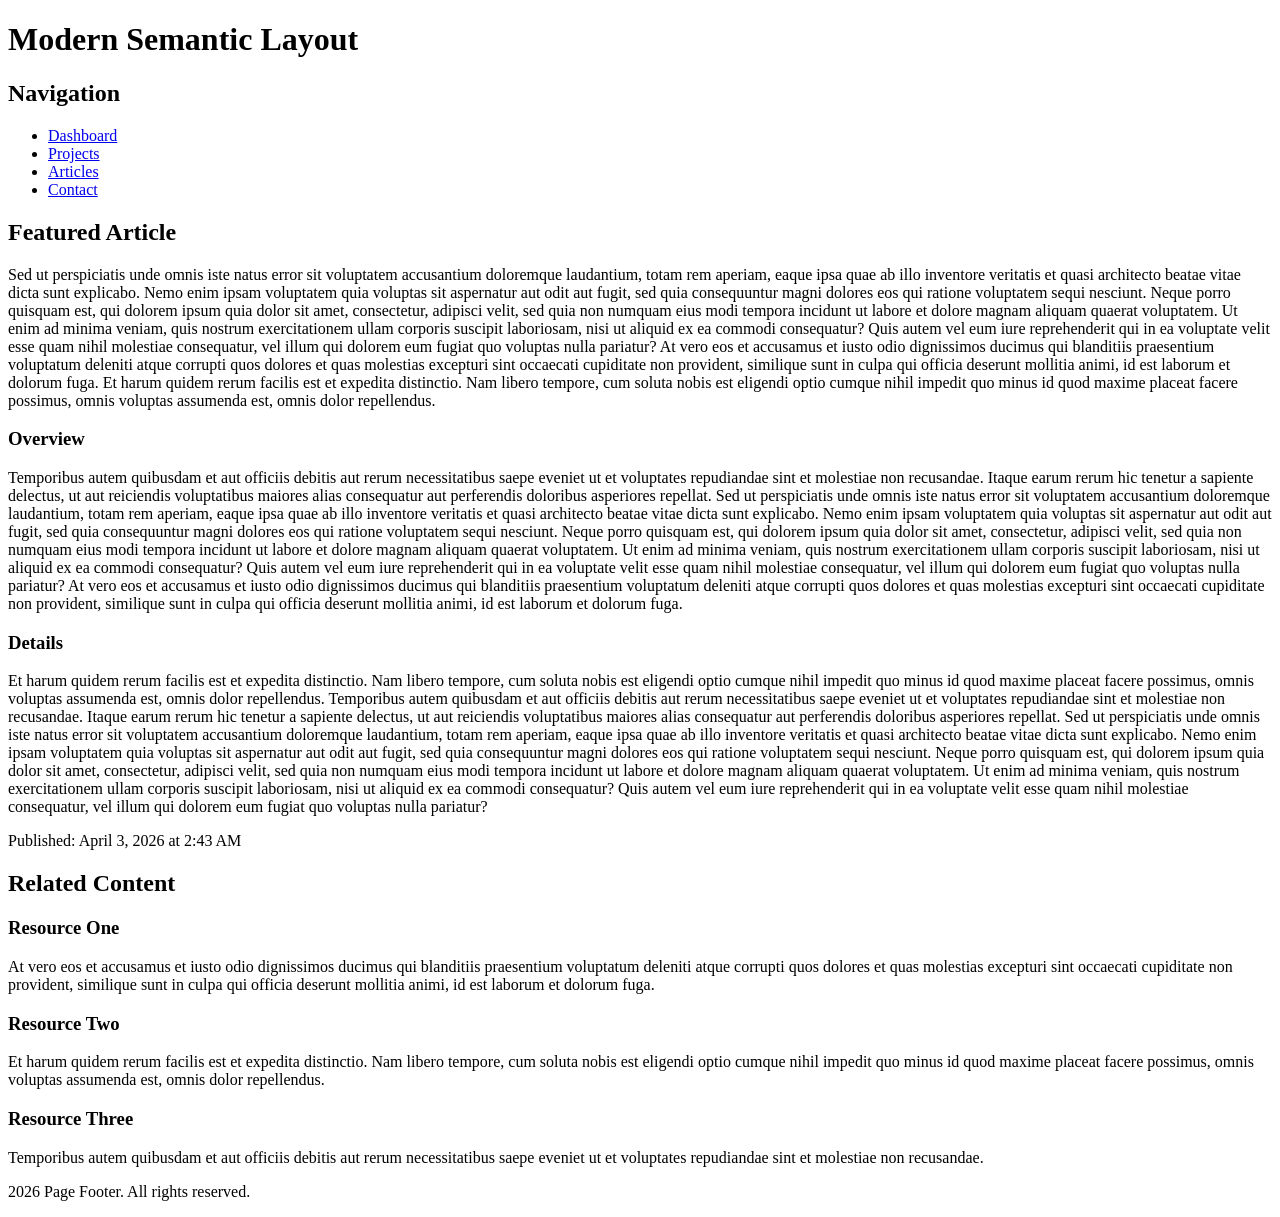
==== index.html @ e5521f5d "Create index.html" ====
<!DOCTYPE html>
<html lang="en">
<head>
  <meta charset="UTF-8" />
  <meta name="viewport" content="width=device-width, initial-scale=1.0" />
  <title>Semantic Layout Assignment</title>
  <link rel="stylesheet" href="styles.css" />
</head>
<body>
  <header class="site-header">
    <h1>Modern Semantic Layout</h1>
  </header>

  <div class="content-shell">
    <nav class="site-nav">
      <h2>Navigation</h2>
      <ul>
        <li><a href="#">Dashboard</a></li>
        <li><a href="#">Projects</a></li>
        <li><a href="#">Articles</a></li>
        <li><a href="#">Contact</a></li>
      </ul>
    </nav>

    <main class="site-main">
      <article class="main-article">
        <header class="article-header">
          <h2>Featured Article</h2>
          <p>
			Sed ut perspiciatis unde omnis iste natus error sit voluptatem accusantium doloremque laudantium, totam rem aperiam, eaque ipsa quae ab illo inventore veritatis et quasi architecto beatae vitae dicta sunt explicabo. Nemo enim ipsam voluptatem quia voluptas sit aspernatur aut odit aut fugit, sed quia consequuntur magni dolores eos qui ratione voluptatem sequi nesciunt. Neque porro quisquam est, qui dolorem ipsum quia dolor sit amet, consectetur, adipisci velit, sed quia non numquam eius modi tempora incidunt ut labore et dolore magnam aliquam quaerat voluptatem. Ut enim ad minima veniam, quis nostrum exercitationem ullam corporis suscipit laboriosam, nisi ut aliquid ex ea commodi consequatur? Quis autem vel eum iure reprehenderit qui in ea voluptate velit esse quam nihil molestiae consequatur, vel illum qui dolorem eum fugiat quo voluptas nulla pariatur? At vero eos et accusamus et iusto odio dignissimos ducimus qui blanditiis praesentium voluptatum deleniti atque corrupti quos dolores et quas molestias excepturi sint occaecati cupiditate non provident, similique sunt in culpa qui officia deserunt mollitia animi, id est laborum et dolorum fuga. Et harum quidem rerum facilis est et expedita distinctio. Nam libero tempore, cum soluta nobis est eligendi optio cumque nihil impedit quo minus id quod maxime placeat facere possimus, omnis voluptas assumenda est, omnis dolor repellendus.
		  </p>
        </header>

        <section class="article-section">
          <h3>Overview</h3>
          <p>
			Temporibus autem quibusdam et aut officiis debitis aut rerum necessitatibus saepe eveniet ut et voluptates repudiandae sint et molestiae non recusandae. Itaque earum rerum hic tenetur a sapiente delectus, ut aut reiciendis voluptatibus maiores alias consequatur aut perferendis doloribus asperiores repellat. Sed ut perspiciatis unde omnis iste natus error sit voluptatem accusantium doloremque laudantium, totam rem aperiam, eaque ipsa quae ab illo inventore veritatis et quasi architecto beatae vitae dicta sunt explicabo. Nemo enim ipsam voluptatem quia voluptas sit aspernatur aut odit aut fugit, sed quia consequuntur magni dolores eos qui ratione voluptatem sequi nesciunt. Neque porro quisquam est, qui dolorem ipsum quia dolor sit amet, consectetur, adipisci velit, sed quia non numquam eius modi tempora incidunt ut labore et dolore magnam aliquam quaerat voluptatem. Ut enim ad minima veniam, quis nostrum exercitationem ullam corporis suscipit laboriosam, nisi ut aliquid ex ea commodi consequatur? Quis autem vel eum iure reprehenderit qui in ea voluptate velit esse quam nihil molestiae consequatur, vel illum qui dolorem eum fugiat quo voluptas nulla pariatur? At vero eos et accusamus et iusto odio dignissimos ducimus qui blanditiis praesentium voluptatum deleniti atque corrupti quos dolores et quas molestias excepturi sint occaecati cupiditate non provident, similique sunt in culpa qui officia deserunt mollitia animi, id est laborum et dolorum fuga.
          </p>
        </section>

        <section class="article-section">
          <h3>Details</h3>
          <p>
			Et harum quidem rerum facilis est et expedita distinctio. Nam libero tempore, cum soluta nobis est eligendi optio cumque nihil impedit quo minus id quod maxime placeat facere possimus, omnis voluptas assumenda est, omnis dolor repellendus. Temporibus autem quibusdam et aut officiis debitis aut rerum necessitatibus saepe eveniet ut et voluptates repudiandae sint et molestiae non recusandae. Itaque earum rerum hic tenetur a sapiente delectus, ut aut reiciendis voluptatibus maiores alias consequatur aut perferendis doloribus asperiores repellat. Sed ut perspiciatis unde omnis iste natus error sit voluptatem accusantium doloremque laudantium, totam rem aperiam, eaque ipsa quae ab illo inventore veritatis et quasi architecto beatae vitae dicta sunt explicabo. Nemo enim ipsam voluptatem quia voluptas sit aspernatur aut odit aut fugit, sed quia consequuntur magni dolores eos qui ratione voluptatem sequi nesciunt. Neque porro quisquam est, qui dolorem ipsum quia dolor sit amet, consectetur, adipisci velit, sed quia non numquam eius modi tempora incidunt ut labore et dolore magnam aliquam quaerat voluptatem. Ut enim ad minima veniam, quis nostrum exercitationem ullam corporis suscipit laboriosam, nisi ut aliquid ex ea commodi consequatur? Quis autem vel eum iure reprehenderit qui in ea voluptate velit esse quam nihil molestiae consequatur, vel illum qui dolorem eum fugiat quo voluptas nulla pariatur?
          </p>
        </section>

        <footer class="article-footer">
		  <p>
			<time datetime="2026-04-03T02:43:58">Published: April 3, 2026 at 2:43 AM</time>
		  </p>
		</footer>
      </article>
    </main>

    <aside class="site-aside">
      <h2>Related Content</h2>

      <section class="aside-section">
        <h3>Resource One</h3>
        <p>
			At vero eos et accusamus et iusto odio dignissimos ducimus qui blanditiis praesentium voluptatum deleniti atque corrupti quos dolores et quas molestias excepturi sint occaecati cupiditate non provident, similique sunt in culpa qui officia deserunt mollitia animi, id est laborum et dolorum fuga.
		</p>
      </section>

      <section class="aside-section">
        <h3>Resource Two</h3>
        <p>
			Et harum quidem rerum facilis est et expedita distinctio. Nam libero tempore, cum soluta nobis est eligendi optio cumque nihil impedit quo minus id quod maxime placeat facere possimus, omnis voluptas assumenda est, omnis dolor repellendus.
		</p>
      </section>

      <section class="aside-section">
        <h3>Resource Three</h3>
        <p>
			Temporibus autem quibusdam et aut officiis debitis aut rerum necessitatibus saepe eveniet ut et voluptates repudiandae sint et molestiae non recusandae.
		</p>
      </section>
    </aside>
  </div>

  <footer class="site-footer">
    <p>2026 Page Footer. All rights reserved.</p>
  </footer>
</body>
</html>
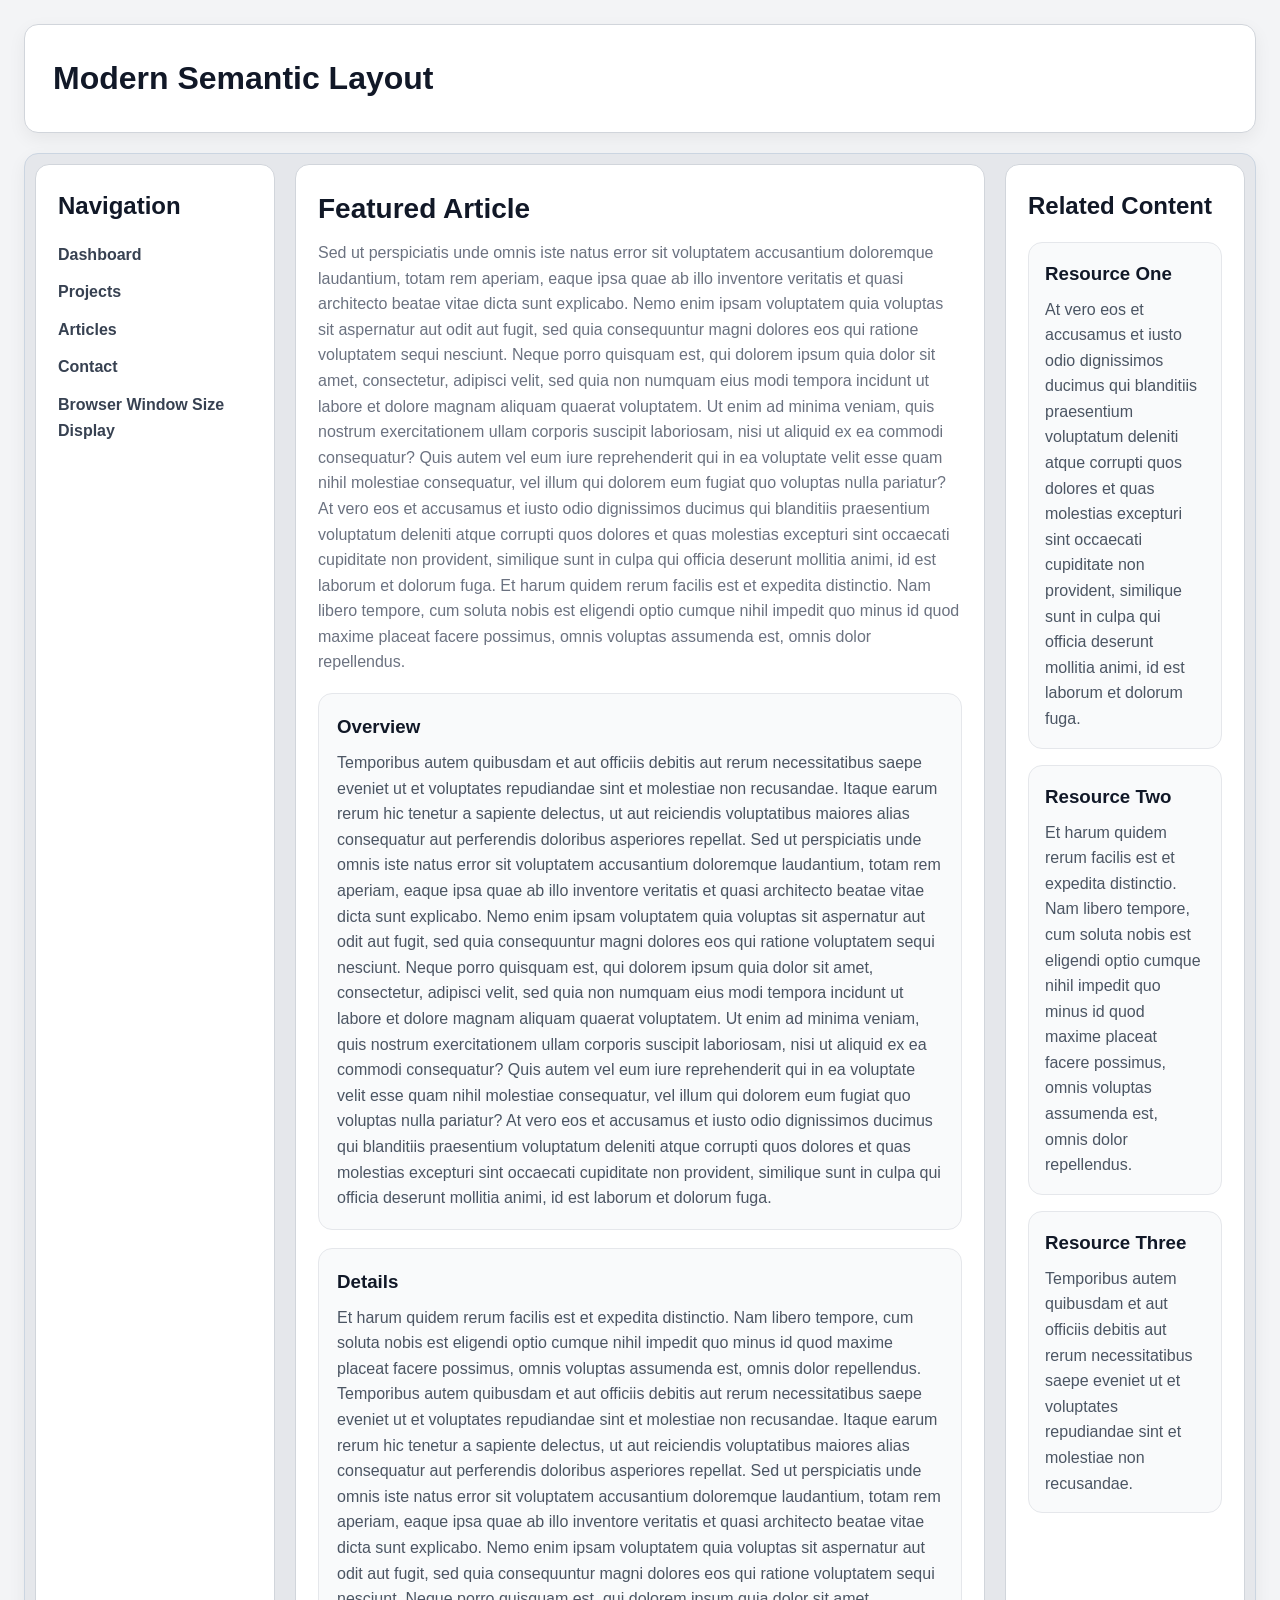
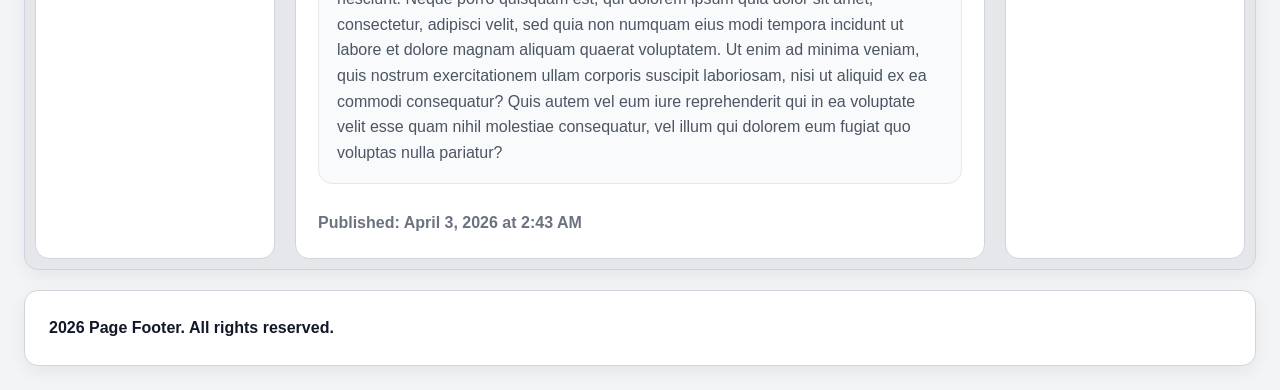
==== commit 6ca5bb31: "Added JavaScript" ====
--- a/index.html
+++ b/index.html
@@ -19,6 +19,7 @@
         <li><a href="#">Projects</a></li>
         <li><a href="#">Articles</a></li>
         <li><a href="#">Contact</a></li>
+		<li><a href="window-size.html">Browser Window Size Display</a></li>
       </ul>
     </nav>
 
@@ -83,4 +84,4 @@
     <p>2026 Page Footer. All rights reserved.</p>
   </footer>
 </body>
-</html>
+</html>
--- a/styles.css
+++ b/styles.css
@@ -0,0 +1,298 @@
+* {
+  box-sizing: border-box;
+  margin: 0;
+  padding: 0;
+}
+
+body {
+  font-family: Arial, Helvetica, sans-serif;
+  background-color: #f3f4f6;
+  color: #1f2937;
+  line-height: 1.6;
+  padding: 24px;
+}
+
+/* Shared container style*/
+.site-header,
+.content-shell,
+.site-footer,
+.site-nav,
+.site-main,
+.site-aside,
+.article-section,
+.aside-section {
+  border-radius: 14px;
+}
+
+/* Header */
+.site-header {
+  background-color: #ffffff;
+  border: 1px solid #d1d5db;
+  padding: 28px;
+  margin-bottom: 20px;
+  box-shadow: 0 6px 18px rgba(0, 0, 0, 0.06);
+}
+
+.site-header h1 {
+  font-size: 2rem;
+  color: #111827;
+}
+
+/* Middle row layout */
+.content-shell {
+  display: grid;
+  grid-template-columns: 240px 1fr 240px;
+  gap: 20px;
+  align-items: stretch;
+  background-color: #e5e7eb;
+  border: 1px solid #cbd5e1;
+  padding: 10px;
+  box-shadow: 0 6px 18px rgba(0, 0, 0, 0.06);
+}
+
+/* Left column */
+.site-nav {
+  background-color: #ffffff;
+  border: 1px solid #d1d5db;
+  padding: 22px;
+  min-height: 420px;
+}
+
+.site-nav h2 {
+  margin-bottom: 16px;
+  font-size: 1.5rem;
+  color: #111827;
+}
+
+.site-nav ul {
+  list-style: none;
+}
+
+.site-nav li {
+  margin-bottom: 12px;
+}
+
+.site-nav a {
+  text-decoration: none;
+  color: #374151;
+  font-weight: 600;
+}
+
+.site-nav a:hover {
+  color: #111827;
+}
+
+/* Center column */
+.site-main {
+  background-color: #ffffff;
+  border: 1px solid #d1d5db;
+  padding: 22px;
+  min-height: 420px;
+}
+
+.main-article {
+  display: flex;
+  flex-direction: column;
+  height: 100%;
+}
+
+.article-header {
+  margin-bottom: 18px;
+}
+
+.article-header h2 {
+  font-size: 1.75rem;
+  margin-bottom: 8px;
+  color: #111827;
+}
+
+.article-header p {
+  color: #6b7280;
+}
+
+.article-section {
+  background-color: #f9fafb;
+  border: 1px solid #e5e7eb;
+  padding: 18px;
+  margin-bottom: 18px;
+}
+
+.article-section h3 {
+  margin-bottom: 8px;
+  color: #111827;
+}
+
+.article-section p {
+  color: #4b5563;
+}
+
+.article-footer {
+  margin-top: auto;
+  padding-top: 8px;
+  color: #6b7280;
+  font-weight: 600;
+}
+
+/* Right column */
+.site-aside {
+  background-color: #ffffff;
+  border: 1px solid #d1d5db;
+  padding: 22px;
+  min-height: 420px;
+}
+
+.site-aside h2 {
+  margin-bottom: 16px;
+  font-size: 1.5rem;
+  color: #111827;
+}
+
+.aside-section {
+  background-color: #f9fafb;
+  border: 1px solid #e5e7eb;
+  padding: 16px;
+  margin-bottom: 16px;
+}
+
+.aside-section h3 {
+  margin-bottom: 8px;
+  color: #111827;
+}
+
+.aside-section p {
+  color: #4b5563;
+}
+
+/* Footer */
+.site-footer {
+  background-color: #ffffff;
+  border: 1px solid #d1d5db;
+  padding: 24px;
+  margin-top: 20px;
+  box-shadow: 0 6px 18px rgba(0, 0, 0, 0.06);
+}
+
+.site-footer p {
+  font-weight: 700;
+  color: #111827;
+}
+
+/* Responsive */
+@media (max-width: 900px) {
+  .content-shell {
+    grid-template-columns: 1fr;
+  }
+
+  .site-nav,
+  .site-main,
+  .site-aside {
+    min-height: auto;
+  }
+}
+/* Browser Window Size Display App */
+.app-header p {
+  margin-top: 8px;
+  color: #4b5563;
+  font-size: 1rem;
+}
+
+.window-app {
+  max-width: 900px;
+  margin: 0 auto;
+}
+
+.size-card {
+  background-color: #f9fafb;
+  border: 1px solid #e5e7eb;
+  border-radius: 14px;
+  padding: 28px;
+  text-align: center;
+}
+
+.size-card h2 {
+  color: #111827;
+  font-size: 1.75rem;
+  margin-bottom: 22px;
+}
+
+.measurement-grid {
+  display: grid;
+  grid-template-columns: repeat(2, minmax(0, 1fr));
+  gap: 18px;
+  margin-bottom: 24px;
+}
+
+.measurement-box {
+  background-color: #ffffff;
+  border: 1px solid #d1d5db;
+  border-radius: 14px;
+  padding: 24px;
+  box-shadow: 0 6px 18px rgba(0, 0, 0, 0.06);
+}
+
+.measurement-label {
+  display: block;
+  color: #6b7280;
+  font-size: 1rem;
+  font-weight: 700;
+  margin-bottom: 8px;
+  text-transform: uppercase;
+  letter-spacing: 0.05em;
+}
+
+.measurement-value {
+  display: block;
+  color: #111827;
+  font-size: clamp(2rem, 7vw, 4rem);
+  font-weight: 800;
+  line-height: 1;
+}
+
+.unit-control {
+  display: flex;
+  justify-content: center;
+  align-items: center;
+  gap: 10px;
+  color: #374151;
+  font-weight: 700;
+}
+
+.unit-control select {
+  border: 1px solid #d1d5db;
+  border-radius: 10px;
+  color: #111827;
+  font: inherit;
+  padding: 8px 12px;
+}
+
+.app-instructions {
+  margin-top: 20px;
+  margin-bottom: 0;
+}
+
+.app-instructions code {
+  background-color: #e5e7eb;
+  border-radius: 6px;
+  color: #111827;
+  padding: 2px 5px;
+}
+
+.app-instructions a {
+  color: #374151;
+  font-weight: 700;
+}
+
+.app-instructions a:hover {
+  color: #111827;
+}
+
+@media (max-width: 650px) {
+  .measurement-grid {
+    grid-template-columns: 1fr;
+  }
+
+  .unit-control {
+    align-items: stretch;
+    flex-direction: column;
+  }
+}
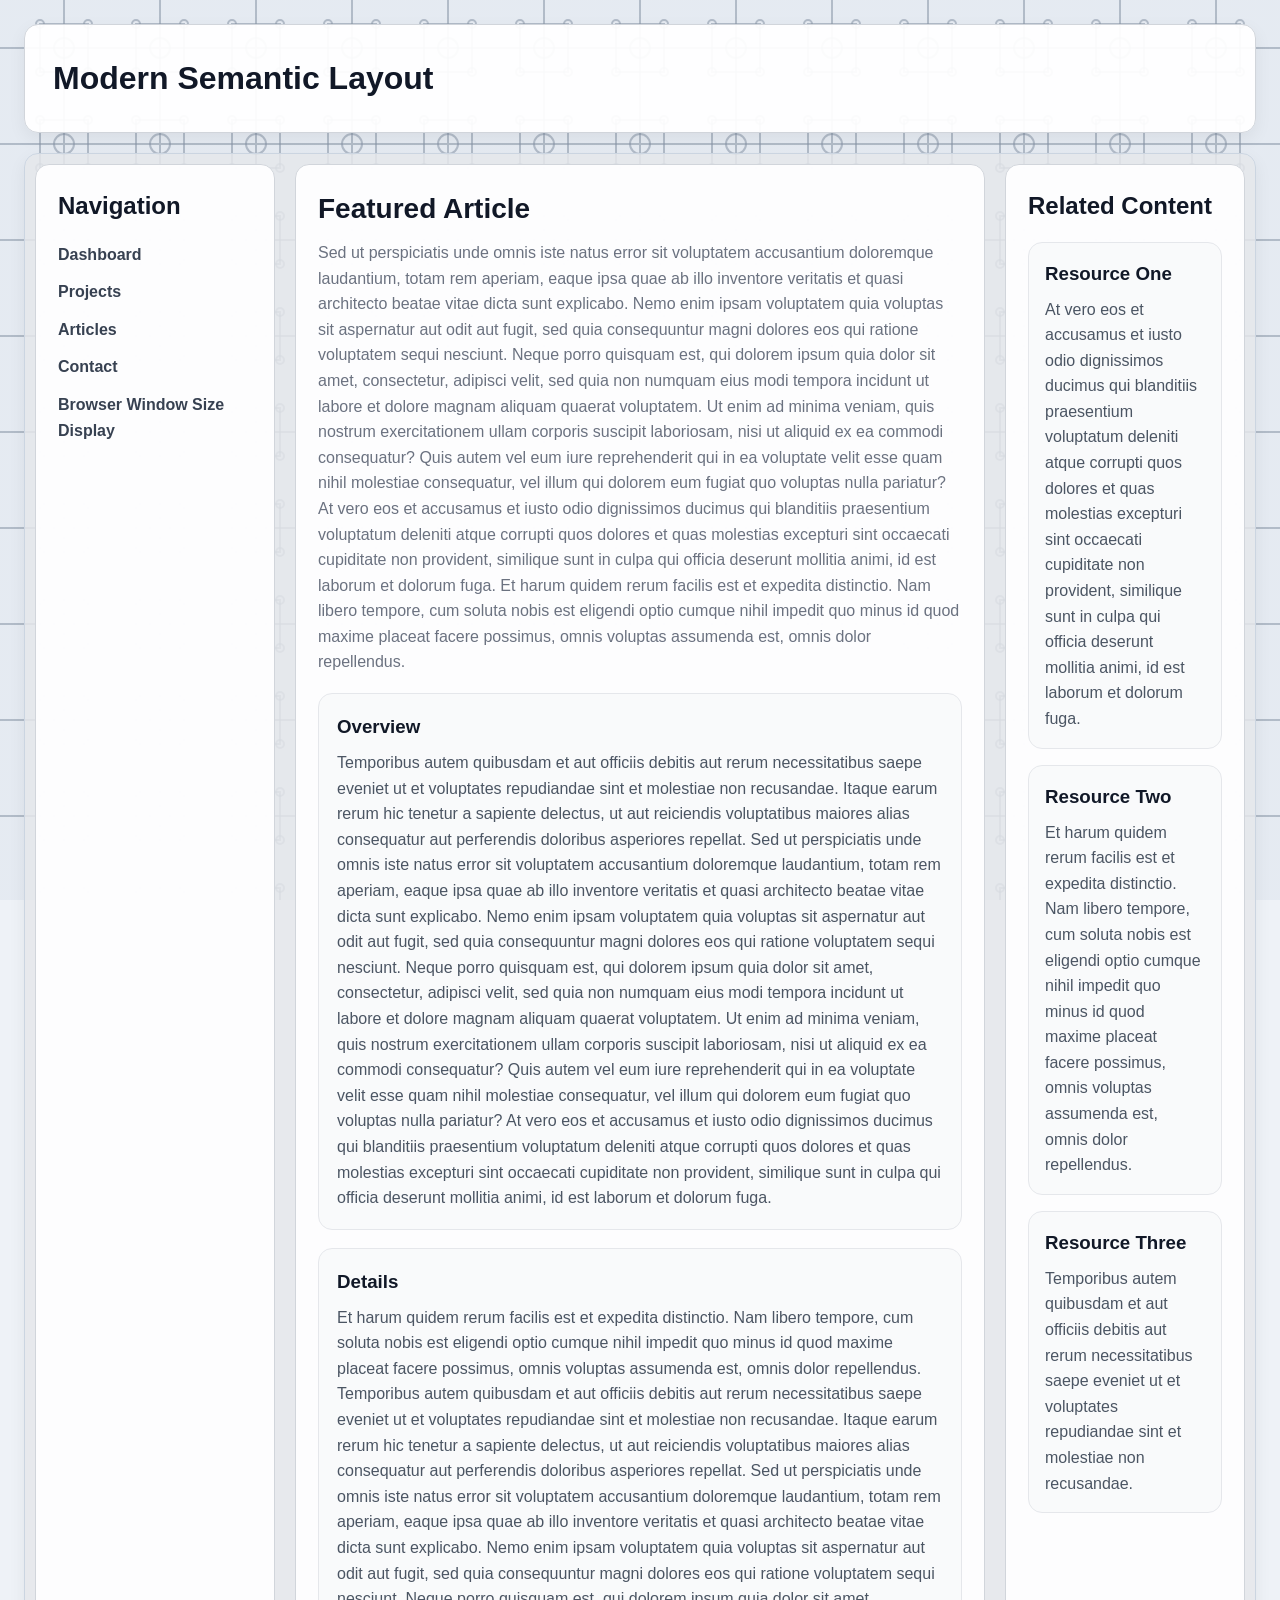
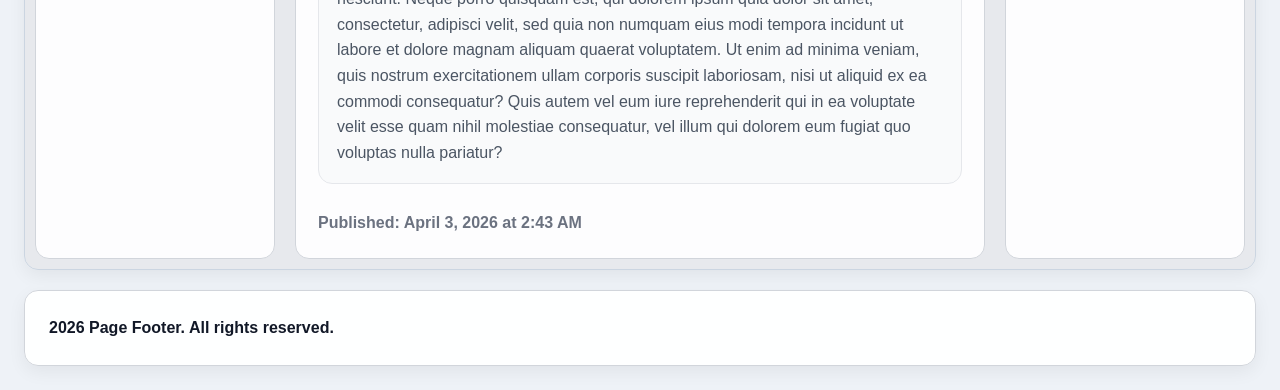
==== commit 72844f16: "Week 7 Add a Parallax Effect to Your Website with JavaScript" ====
--- a/index.html
+++ b/index.html
@@ -5,8 +5,10 @@
   <meta name="viewport" content="width=device-width, initial-scale=1.0" />
   <title>Semantic Layout Assignment</title>
   <link rel="stylesheet" href="styles.css" />
+  <script src="script.js" defer></script>
 </head>
-<body>
+<body class="parallax-page">
+  <div class="parallax-background" aria-hidden="true"></div>
   <header class="site-header">
     <h1>Modern Semantic Layout</h1>
   </header>
--- a/styles.css
+++ b/styles.css
@@ -1,18 +1,17 @@
 * {
-  box-sizing: border-box;
-  margin: 0;
-  padding: 0;
+	box-sizing: border-box;
+	margin: 0;
+	padding: 0;
 }
 
 body {
-  font-family: Arial, Helvetica, sans-serif;
-  background-color: #f3f4f6;
-  color: #1f2937;
-  line-height: 1.6;
-  padding: 24px;
-}
-
-/* Shared container style*/
+	font-family: Arial, Helvetica, sans-serif;
+	background-color: #f3f4f6;
+	color: #1f2937;
+	line-height: 1.6;
+	padding: 24px;
+}
+
 .site-header,
 .content-shell,
 .site-footer,
@@ -21,278 +20,314 @@
 .site-aside,
 .article-section,
 .aside-section {
-  border-radius: 14px;
-}
-
-/* Header */
+	border-radius: 14px;
+}
+
 .site-header {
-  background-color: #ffffff;
-  border: 1px solid #d1d5db;
-  padding: 28px;
-  margin-bottom: 20px;
-  box-shadow: 0 6px 18px rgba(0, 0, 0, 0.06);
+	background-color: #ffffff;
+	border: 1px solid #d1d5db;
+	padding: 28px;
+	margin-bottom: 20px;
+	box-shadow: 0 6px 18px rgba(0, 0, 0, 0.06);
 }
 
 .site-header h1 {
-  font-size: 2rem;
-  color: #111827;
-}
-
-/* Middle row layout */
+	font-size: 2rem;
+	color: #111827;
+}
+
 .content-shell {
-  display: grid;
-  grid-template-columns: 240px 1fr 240px;
-  gap: 20px;
-  align-items: stretch;
-  background-color: #e5e7eb;
-  border: 1px solid #cbd5e1;
-  padding: 10px;
-  box-shadow: 0 6px 18px rgba(0, 0, 0, 0.06);
-}
-
-/* Left column */
+	display: grid;
+	grid-template-columns: 240px 1fr 240px;
+	gap: 20px;
+	align-items: stretch;
+	background-color: #e5e7eb;
+	border: 1px solid #cbd5e1;
+	padding: 10px;
+	box-shadow: 0 6px 18px rgba(0, 0, 0, 0.06);
+}
+
 .site-nav {
-  background-color: #ffffff;
-  border: 1px solid #d1d5db;
-  padding: 22px;
-  min-height: 420px;
+	background-color: #ffffff;
+	border: 1px solid #d1d5db;
+	padding: 22px;
+	min-height: 420px;
 }
 
 .site-nav h2 {
-  margin-bottom: 16px;
-  font-size: 1.5rem;
-  color: #111827;
+	margin-bottom: 16px;
+	font-size: 1.5rem;
+	color: #111827;
 }
 
 .site-nav ul {
-  list-style: none;
+	list-style: none;
 }
 
 .site-nav li {
-  margin-bottom: 12px;
+	margin-bottom: 12px;
 }
 
 .site-nav a {
-  text-decoration: none;
-  color: #374151;
-  font-weight: 600;
+	text-decoration: none;
+	color: #374151;
+	font-weight: 600;
 }
 
 .site-nav a:hover {
-  color: #111827;
-}
-
-/* Center column */
+	color: #111827;
+}
+
 .site-main {
-  background-color: #ffffff;
-  border: 1px solid #d1d5db;
-  padding: 22px;
-  min-height: 420px;
+	background-color: #ffffff;
+	border: 1px solid #d1d5db;
+	padding: 22px;
+	min-height: 420px;
 }
 
 .main-article {
-  display: flex;
-  flex-direction: column;
-  height: 100%;
+	display: flex;
+	flex-direction: column;
+	height: 100%;
 }
 
 .article-header {
-  margin-bottom: 18px;
+	margin-bottom: 18px;
 }
 
 .article-header h2 {
-  font-size: 1.75rem;
-  margin-bottom: 8px;
-  color: #111827;
+	font-size: 1.75rem;
+	margin-bottom: 8px;
+	color: #111827;
 }
 
 .article-header p {
-  color: #6b7280;
+	color: #6b7280;
 }
 
 .article-section {
-  background-color: #f9fafb;
-  border: 1px solid #e5e7eb;
-  padding: 18px;
-  margin-bottom: 18px;
+	background-color: #f9fafb;
+	border: 1px solid #e5e7eb;
+	padding: 18px;
+	margin-bottom: 18px;
 }
 
 .article-section h3 {
-  margin-bottom: 8px;
-  color: #111827;
+	margin-bottom: 8px;
+	color: #111827;
 }
 
 .article-section p {
-  color: #4b5563;
+	color: #4b5563;
 }
 
 .article-footer {
-  margin-top: auto;
-  padding-top: 8px;
-  color: #6b7280;
-  font-weight: 600;
-}
-
-/* Right column */
+	margin-top: auto;
+	padding-top: 8px;
+	color: #6b7280;
+	font-weight: 600;
+}
+
 .site-aside {
-  background-color: #ffffff;
-  border: 1px solid #d1d5db;
-  padding: 22px;
-  min-height: 420px;
+	background-color: #ffffff;
+	border: 1px solid #d1d5db;
+	padding: 22px;
+	min-height: 420px;
 }
 
 .site-aside h2 {
-  margin-bottom: 16px;
-  font-size: 1.5rem;
-  color: #111827;
+	margin-bottom: 16px;
+	font-size: 1.5rem;
+	color: #111827;
 }
 
 .aside-section {
-  background-color: #f9fafb;
-  border: 1px solid #e5e7eb;
-  padding: 16px;
-  margin-bottom: 16px;
+	background-color: #f9fafb;
+	border: 1px solid #e5e7eb;
+	padding: 16px;
+	margin-bottom: 16px;
 }
 
 .aside-section h3 {
-  margin-bottom: 8px;
-  color: #111827;
+	margin-bottom: 8px;
+	color: #111827;
 }
 
 .aside-section p {
-  color: #4b5563;
-}
-
-/* Footer */
+	color: #4b5563;
+}
+
 .site-footer {
-  background-color: #ffffff;
-  border: 1px solid #d1d5db;
-  padding: 24px;
-  margin-top: 20px;
-  box-shadow: 0 6px 18px rgba(0, 0, 0, 0.06);
+	background-color: #ffffff;
+	border: 1px solid #d1d5db;
+	padding: 24px;
+	margin-top: 20px;
+	box-shadow: 0 6px 18px rgba(0, 0, 0, 0.06);
 }
 
 .site-footer p {
-  font-weight: 700;
-  color: #111827;
-}
-
-/* Responsive */
+	font-weight: 700;
+	color: #111827;
+}
+
 @media (max-width: 900px) {
-  .content-shell {
-    grid-template-columns: 1fr;
-  }
-
-  .site-nav,
-  .site-main,
-  .site-aside {
-    min-height: auto;
-  }
-}
-/* Browser Window Size Display App */
+	.content-shell {
+		grid-template-columns: 1fr;
+	}
+
+	.site-nav,
+	.site-main,
+	.site-aside {
+		min-height: auto;
+	}
+}
+
 .app-header p {
-  margin-top: 8px;
-  color: #4b5563;
-  font-size: 1rem;
+	margin-top: 8px;
+	color: #4b5563;
+	font-size: 1rem;
 }
 
 .window-app {
-  max-width: 900px;
-  margin: 0 auto;
+	max-width: 900px;
+	margin: 0 auto;
 }
 
 .size-card {
-  background-color: #f9fafb;
-  border: 1px solid #e5e7eb;
-  border-radius: 14px;
-  padding: 28px;
-  text-align: center;
+	background-color: #f9fafb;
+	border: 1px solid #e5e7eb;
+	border-radius: 14px;
+	padding: 28px;
+	text-align: center;
 }
 
 .size-card h2 {
-  color: #111827;
-  font-size: 1.75rem;
-  margin-bottom: 22px;
+	color: #111827;
+	font-size: 1.75rem;
+	margin-bottom: 22px;
 }
 
 .measurement-grid {
-  display: grid;
-  grid-template-columns: repeat(2, minmax(0, 1fr));
-  gap: 18px;
-  margin-bottom: 24px;
+	display: grid;
+	grid-template-columns: repeat(2, minmax(0, 1fr));
+	gap: 18px;
+	margin-bottom: 24px;
 }
 
 .measurement-box {
-  background-color: #ffffff;
-  border: 1px solid #d1d5db;
-  border-radius: 14px;
-  padding: 24px;
-  box-shadow: 0 6px 18px rgba(0, 0, 0, 0.06);
+	background-color: #ffffff;
+	border: 1px solid #d1d5db;
+	border-radius: 14px;
+	padding: 24px;
+	box-shadow: 0 6px 18px rgba(0, 0, 0, 0.06);
 }
 
 .measurement-label {
-  display: block;
-  color: #6b7280;
-  font-size: 1rem;
-  font-weight: 700;
-  margin-bottom: 8px;
-  text-transform: uppercase;
-  letter-spacing: 0.05em;
+	display: block;
+	color: #6b7280;
+	font-size: 1rem;
+	font-weight: 700;
+	margin-bottom: 8px;
+	text-transform: uppercase;
+	letter-spacing: 0.05em;
 }
 
 .measurement-value {
-  display: block;
-  color: #111827;
-  font-size: clamp(2rem, 7vw, 4rem);
-  font-weight: 800;
-  line-height: 1;
+	display: block;
+	color: #111827;
+	font-size: clamp(2rem, 7vw, 4rem);
+	font-weight: 800;
+	line-height: 1;
 }
 
 .unit-control {
-  display: flex;
-  justify-content: center;
-  align-items: center;
-  gap: 10px;
-  color: #374151;
-  font-weight: 700;
+	display: flex;
+	justify-content: center;
+	align-items: center;
+	gap: 10px;
+	color: #374151;
+	font-weight: 700;
 }
 
 .unit-control select {
-  border: 1px solid #d1d5db;
-  border-radius: 10px;
-  color: #111827;
-  font: inherit;
-  padding: 8px 12px;
+	border: 1px solid #d1d5db;
+	border-radius: 10px;
+	color: #111827;
+	font: inherit;
+	padding: 8px 12px;
 }
 
 .app-instructions {
-  margin-top: 20px;
-  margin-bottom: 0;
+	margin-top: 20px;
+	margin-bottom: 0;
 }
 
 .app-instructions code {
-  background-color: #e5e7eb;
-  border-radius: 6px;
-  color: #111827;
-  padding: 2px 5px;
+	background-color: #e5e7eb;
+	border-radius: 6px;
+	color: #111827;
+	padding: 2px 5px;
 }
 
 .app-instructions a {
-  color: #374151;
-  font-weight: 700;
+	color: #374151;
+	font-weight: 700;
 }
 
 .app-instructions a:hover {
-  color: #111827;
+	color: #111827;
 }
 
 @media (max-width: 650px) {
-  .measurement-grid {
-    grid-template-columns: 1fr;
-  }
-
-  .unit-control {
-    align-items: stretch;
-    flex-direction: column;
-  }
-}
+	.measurement-grid {
+		grid-template-columns: 1fr;
+	}
+
+	.unit-control {
+		align-items: stretch;
+		flex-direction: column;
+	}
+}
+
+body.parallax-page {
+	--parallax-y: 0px;
+	background-color: #eef2f7;
+	overflow-x: hidden;
+	position: relative;
+}
+
+.parallax-background {
+	background-color: #e2e8f0;
+	background-image:
+		linear-gradient(rgba(238, 242, 247, 0.25), rgba(238, 242, 247, 0.25)),
+		url("data:image/svg+xml,%3Csvg xmlns='http://www.w3.org/2000/svg' width='96' height='96' viewBox='0 0 96 96'%3E%3Cg fill='none' stroke='%2364748b' stroke-width='2' stroke-opacity='0.55'%3E%3Cpath d='M0 48h96M48 0v96'/%3E%3Cpath d='M24 24h48v48H24z'/%3E%3Ccircle cx='48' cy='48' r='10'/%3E%3Ccircle cx='24' cy='24' r='4'/%3E%3Ccircle cx='72' cy='24' r='4'/%3E%3Ccircle cx='24' cy='72' r='4'/%3E%3Ccircle cx='72' cy='72' r='4'/%3E%3C/g%3E%3C/svg%3E");
+	background-position: center var(--parallax-y), center var(--parallax-y);
+	background-repeat: repeat;
+	background-size: auto, 96px 96px;
+	inset: 0;
+	pointer-events: none;
+	position: fixed;
+	z-index: 0;
+}
+
+body.parallax-page> :not(.parallax-background) {
+	position: relative;
+	z-index: 1;
+}
+
+body.parallax-page .site-header,
+body.parallax-page .site-footer,
+body.parallax-page .site-nav,
+body.parallax-page .site-main,
+body.parallax-page .site-aside {
+	background-color: rgba(255, 255, 255, 0.94);
+}
+
+body.parallax-page .content-shell {
+	background-color: rgba(229, 231, 235, 0.84);
+}
+
+body.parallax-page .article-section,
+body.parallax-page .aside-section {
+	background-color: rgba(249, 250, 251, 0.92);
+}
